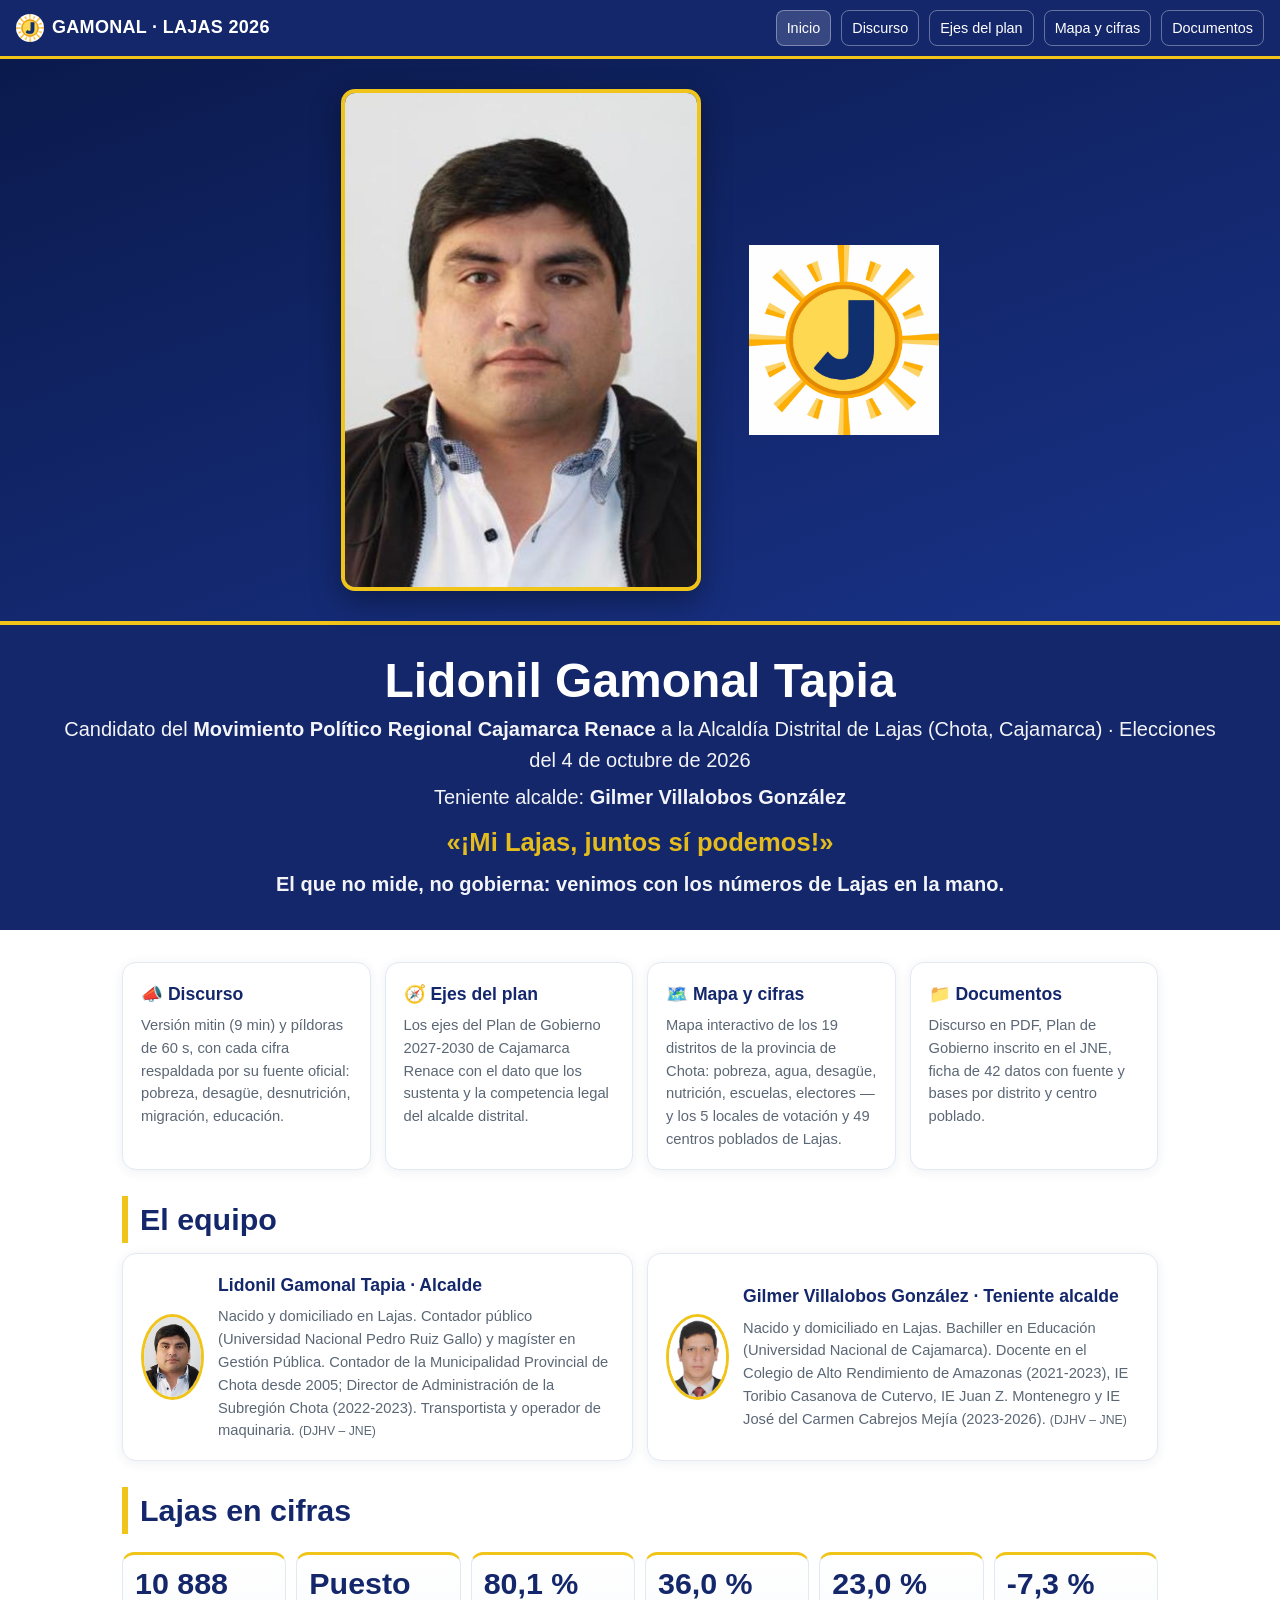
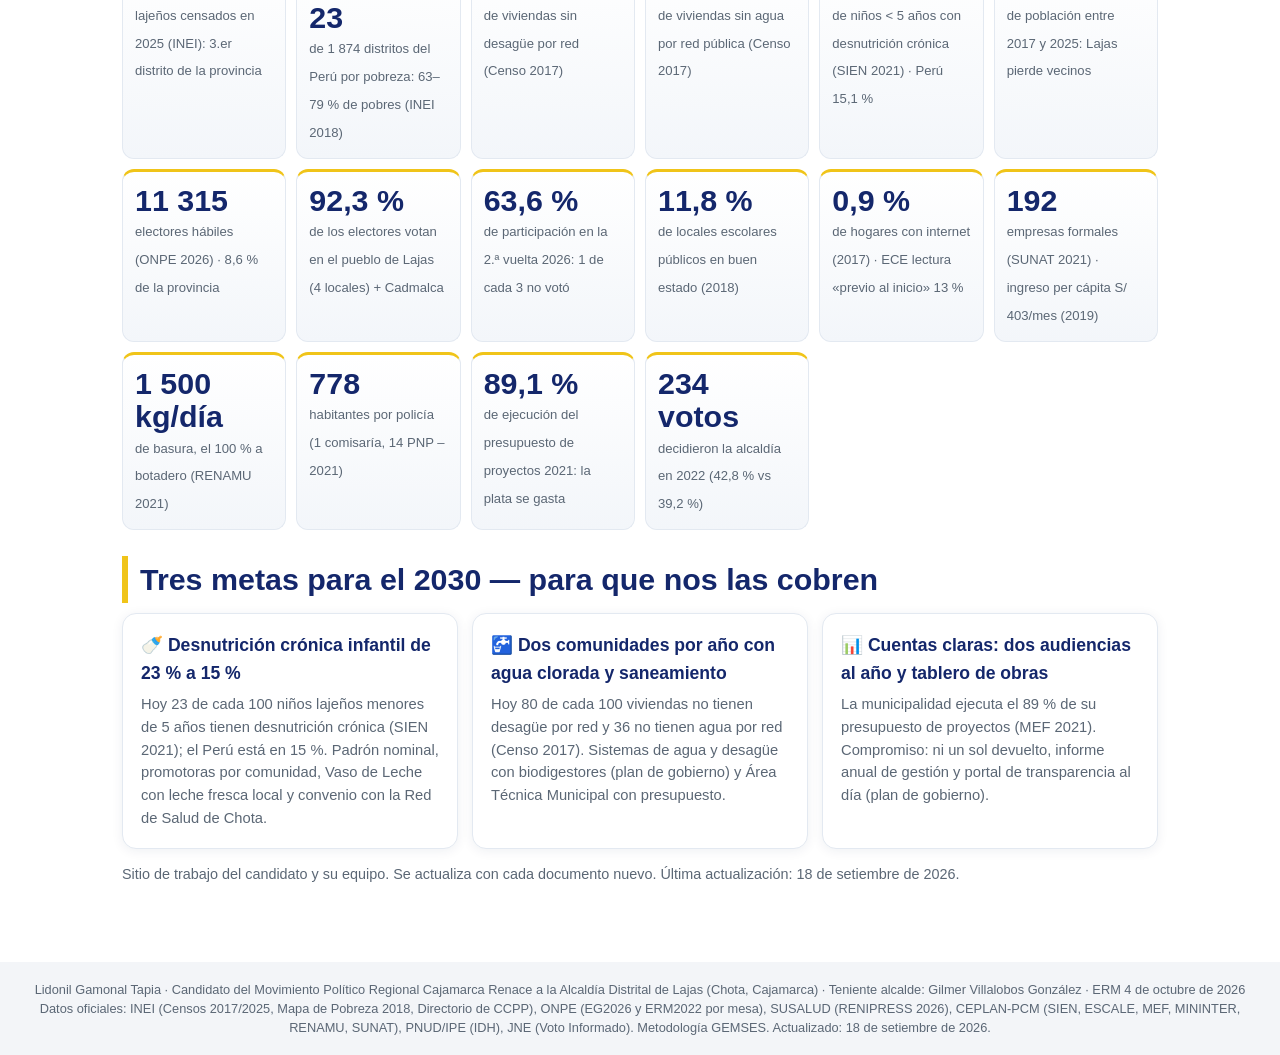
==== index.html @ 4d72d3f4 "Portal de campaña Lidonil Gamonal · Alcaldía de Lajas 2026: discurso, ejes, mapa de 19 distritos, do" ====
<!DOCTYPE html><html lang="es"><head><meta charset="utf-8"><meta name="viewport" content="width=device-width, initial-scale=1">
<title>Lidonil Gamonal Tapia · Alcaldía de Lajas (Chota) 2026</title><meta name="description" content="Portal de campaña con discurso, ejes del plan, mapa interactivo y documentos con datos oficiales de Lajas, Chota, Cajamarca."><link rel="stylesheet" href="assets/estilo.css?v=1"><link rel="icon" href="img/logo_cajamarca_renace.png">
<meta property="og:title" content="Lidonil Gamonal Tapia · Alcaldía de Lajas (Chota) 2026"><meta property="og:image" content="img/gamonal_portada.jpg"></head><body><nav class="nav"><a class="brand" href="index.html"><img src="img/logo_cajamarca_renace.png" alt="">GAMONAL · LAJAS 2026</a><a class="l on" href="index.html">Inicio</a><a class="l" href="discurso.html">Discurso</a><a class="l" href="ejes.html">Ejes del plan</a><a class="l" href="mapa.html">Mapa y cifras</a><a class="l" href="documentos.html">Documentos</a></nav><section class="hero"><div class="ph"><img class="foto" src="img/gamonal_portada.jpg" alt="Lidonil Gamonal Tapia"><img class="logo" src="img/logo_cajamarca_renace.png" alt="Cajamarca Renace"></div>
<div class="ov"><h1>Lidonil Gamonal Tapia</h1><p>Candidato del <b>Movimiento Político Regional Cajamarca Renace</b> a la Alcaldía Distrital de Lajas (Chota, Cajamarca) · Elecciones del 4 de octubre de 2026</p>
<p>Teniente alcalde: <b>Gilmer Villalobos González</b></p><p class="lema">«¡Mi Lajas, juntos sí podemos!»</p><p><b>El que no mide, no gobierna: venimos con los números de Lajas en la mano.</b></p></div></section>
<div class="wrap">
<div class="cards">
<a class="card" href="discurso.html"><h3>📣 Discurso</h3><p>Versión mitin (9 min) y píldoras de 60 s, con cada cifra respaldada por su fuente oficial: pobreza, desagüe, desnutrición, migración, educación.</p></a>
<a class="card" href="ejes.html"><h3>🧭 Ejes del plan</h3><p>Los ejes del Plan de Gobierno 2027-2030 de Cajamarca Renace con el dato que los sustenta y la competencia legal del alcalde distrital.</p></a>
<a class="card" href="mapa.html"><h3>🗺️ Mapa y cifras</h3><p>Mapa interactivo de los 19 distritos de la provincia de Chota: pobreza, agua, desagüe, nutrición, escuelas, electores — y los 5 locales de votación y 49 centros poblados de Lajas.</p></a>
<a class="card" href="documentos.html"><h3>📁 Documentos</h3><p>Discurso en PDF, Plan de Gobierno inscrito en el JNE, ficha de 42 datos con fuente y bases por distrito y centro poblado.</p></a>
</div>
<h2 class="sec">El equipo</h2>
<div class="equipo">
<div class="card"><img src="img/gamonal_portada.jpg" alt=""><div><h3>Lidonil Gamonal Tapia · Alcalde</h3><p>Nacido y domiciliado en Lajas. Contador público (Universidad Nacional Pedro Ruiz Gallo) y magíster en Gestión Pública. Contador de la Municipalidad Provincial de Chota desde 2005; Director de Administración de la Subregión Chota (2022-2023). Transportista y operador de maquinaria. <small>(DJHV – JNE)</small></p></div></div>
<div class="card"><img src="img/villalobos.jpg" alt=""><div><h3>Gilmer Villalobos González · Teniente alcalde</h3><p>Nacido y domiciliado en Lajas. Bachiller en Educación (Universidad Nacional de Cajamarca). Docente en el Colegio de Alto Rendimiento de Amazonas (2021-2023), IE Toribio Casanova de Cutervo, IE Juan Z. Montenegro y IE José del Carmen Cabrejos Mejía (2023-2026). <small>(DJHV – JNE)</small></p></div></div>
</div>
<h2 class="sec">Lajas en cifras</h2>
<div class="kpis"><div class="kpi"><b>10 888</b><small>lajeños censados en 2025 (INEI): 3.er distrito de la provincia</small></div><div class="kpi"><b>Puesto 23</b><small>de 1 874 distritos del Perú por pobreza: 63–79 % de pobres (INEI 2018)</small></div><div class="kpi"><b>80,1 %</b><small>de viviendas sin desagüe por red (Censo 2017)</small></div><div class="kpi"><b>36,0 %</b><small>de viviendas sin agua por red pública (Censo 2017)</small></div><div class="kpi"><b>23,0 %</b><small>de niños < 5 años con desnutrición crónica (SIEN 2021) · Perú 15,1 %</small></div><div class="kpi"><b>-7,3 %</b><small>de población entre 2017 y 2025: Lajas pierde vecinos</small></div><div class="kpi"><b>11 315</b><small>electores hábiles (ONPE 2026) · 8,6 % de la provincia</small></div><div class="kpi"><b>92,3 %</b><small>de los electores votan en el pueblo de Lajas (4 locales) + Cadmalca</small></div><div class="kpi"><b>63,6 %</b><small>de participación en la 2.ª vuelta 2026: 1 de cada 3 no votó</small></div><div class="kpi"><b>11,8 %</b><small>de locales escolares públicos en buen estado (2018)</small></div><div class="kpi"><b>0,9 %</b><small>de hogares con internet (2017) · ECE lectura «previo al inicio» 13 %</small></div><div class="kpi"><b>192</b><small>empresas formales (SUNAT 2021) · ingreso per cápita S/ 403/mes (2019)</small></div><div class="kpi"><b>1 500 kg/día</b><small>de basura, el 100 % a botadero (RENAMU 2021)</small></div><div class="kpi"><b>778</b><small>habitantes por policía (1 comisaría, 14 PNP – 2021)</small></div><div class="kpi"><b>89,1 %</b><small>de ejecución del presupuesto de proyectos 2021: la plata se gasta</small></div><div class="kpi"><b>234 votos</b><small>decidieron la alcaldía en 2022 (42,8 % vs 39,2 %)</small></div></div>
<h2 class="sec">Tres metas para el 2030 — para que nos las cobren</h2>
<div class="cards">
<div class="card"><h3>🍼 Desnutrición crónica infantil de 23 % a 15 %</h3><p>Hoy 23 de cada 100 niños lajeños menores de 5 años tienen desnutrición crónica (SIEN 2021); el Perú está en 15 %. Padrón nominal, promotoras por comunidad, Vaso de Leche con leche fresca local y convenio con la Red de Salud de Chota.</p></div>
<div class="card"><h3>🚰 Dos comunidades por año con agua clorada y saneamiento</h3><p>Hoy 80 de cada 100 viviendas no tienen desagüe por red y 36 no tienen agua por red (Censo 2017). Sistemas de agua y desagüe con biodigestores (plan de gobierno) y Área Técnica Municipal con presupuesto.</p></div>
<div class="card"><h3>📊 Cuentas claras: dos audiencias al año y tablero de obras</h3><p>La municipalidad ejecuta el 89 % de su presupuesto de proyectos (MEF 2021). Compromiso: ni un sol devuelto, informe anual de gestión y portal de transparencia al día (plan de gobierno).</p></div>
</div>
<p style="color:var(--muted);font-size:.9rem">Sitio de trabajo del candidato y su equipo. Se actualiza con cada documento nuevo. Última actualización: 18 de setiembre de 2026.</p>
</div>
<footer>Lidonil Gamonal Tapia · Candidato del Movimiento Político Regional Cajamarca Renace a la Alcaldía Distrital de Lajas (Chota, Cajamarca) · Teniente alcalde: Gilmer Villalobos González · ERM 4 de octubre de 2026<br>Datos oficiales: INEI (Censos 2017/2025, Mapa de Pobreza 2018, Directorio de CCPP), ONPE (EG2026 y ERM2022 por mesa), SUSALUD (RENIPRESS 2026), CEPLAN-PCM (SIEN, ESCALE, MEF, MININTER, RENAMU, SUNAT), PNUD/IPE (IDH), JNE (Voto Informado). Metodología GEMSES. Actualizado: 18 de setiembre de 2026.</footer></body></html>
---- assets/estilo.css ----
:root{--azul:#14276b;--azul2:#1d3a9a;--teal:#12a5a5;--oro:#f0c419;--rojo:#b3261e;--gris:#f3f5f8;--txt:#1b2430;--muted:#5b6775}
*{box-sizing:border-box}html{scroll-behavior:smooth}
body{margin:0;font-family:Segoe UI,Roboto,Helvetica,Arial,sans-serif;color:var(--txt);background:#fff;line-height:1.55;font-size:clamp(15px,1.05vw + 10px,18px)}
a{color:var(--azul2)}
.nav{position:sticky;top:0;z-index:20;background:var(--azul);color:#fff;display:flex;align-items:center;gap:10px;padding:10px 16px;flex-wrap:wrap;border-bottom:3px solid var(--oro)}
.nav .brand{font-weight:800;letter-spacing:.3px;flex:1;min-width:160px;text-decoration:none;color:#fff;display:flex;align-items:center;gap:8px}
.nav .brand img{height:28px;width:28px;border-radius:50%;background:#fff}
.nav a.l{color:#fff;text-decoration:none;padding:6px 10px;border-radius:8px;font-size:.9rem;border:1px solid rgba(255,255,255,.35)}
.nav a.l.on,.nav a.l:hover{background:rgba(255,255,255,.15)}
.hero{background:linear-gradient(160deg,#0b1a4d,var(--azul2));color:#fff}
.hero .ph{display:flex;align-items:center;justify-content:center;gap:clamp(12px,4vw,48px);padding:clamp(14px,3vw,30px);flex-wrap:wrap}
.hero img.foto{display:block;max-width:min(100%,360px);max-height:62vh;width:auto;height:auto;border-radius:14px;box-shadow:0 10px 30px rgba(0,0,0,.35);border:4px solid var(--oro)}
.hero img.logo{width:clamp(110px,16vw,190px);height:auto}
.hero .ov{background:var(--azul);padding:clamp(14px,3vw,30px) clamp(16px,5vw,60px);text-align:center;border-top:4px solid var(--oro)}
.hero h1{margin:0;font-size:clamp(1.6rem,4.5vw,3rem);line-height:1.1}
.hero p{margin:6px 0 0;font-size:clamp(.95rem,1.8vw,1.25rem);opacity:.95}
.hero .lema{color:var(--oro);font-weight:800;font-size:clamp(1.1rem,2.4vw,1.6rem);margin-top:10px}
.wrap{max-width:1100px;margin:0 auto;padding:clamp(14px,3vw,32px)}
.cards{display:grid;grid-template-columns:repeat(auto-fit,minmax(230px,1fr));gap:14px}
.card{background:#fff;border:1px solid #e3e9f1;border-radius:14px;padding:18px;box-shadow:0 2px 12px rgba(10,46,92,.07);text-decoration:none;color:var(--txt);display:block;transition:transform .15s}
.card:hover{transform:translateY(-2px)}
.card h3{margin:0 0 6px;color:var(--azul);font-size:1.1rem}
.card p{margin:0;color:var(--muted);font-size:.92rem}
.kpis{display:grid;grid-template-columns:repeat(auto-fit,minmax(150px,1fr));gap:10px;margin:18px 0}
.kpi{background:linear-gradient(180deg,#fff,#f3f6fa);border:1px solid #e3e9f1;border-radius:12px;padding:12px;border-top:3px solid var(--oro)}
.kpi b{display:block;font-size:clamp(1.3rem,3vw,1.9rem);color:var(--azul);line-height:1.1}
.kpi small{color:var(--muted);font-size:.82rem}
h2.sec{color:var(--azul);font-size:clamp(1.3rem,2.6vw,1.9rem);margin:26px 0 10px;border-left:6px solid var(--oro);padding-left:12px}
.doc p{text-align:justify;margin:0 0 .9em}
.doc h2{color:var(--azul);margin-top:1.6em}
.doc h3{color:var(--azul2);font-size:1rem;margin:1.2em 0 .3em}
.doc blockquote{margin:0 0 1em;padding:8px 14px;border-left:4px solid var(--oro);background:var(--gris);color:var(--muted);font-size:.9rem}
.doc ol{padding-left:1.2em}.doc ol li{margin-bottom:.45em}
.doc .notes{font-size:.85rem;color:var(--muted)}
.btns{display:flex;gap:10px;flex-wrap:wrap;margin:10px 0 18px}
.btn{display:inline-block;background:var(--azul2);color:#fff;text-decoration:none;padding:9px 14px;border-radius:10px;font-weight:600;font-size:.92rem}
.btn.o{background:#fff;color:var(--azul2);border:2px solid var(--azul2)}
.btn.g{background:var(--oro);color:#1b2430}
footer{background:var(--gris);color:var(--muted);font-size:.8rem;padding:18px;text-align:center;margin-top:30px;line-height:1.5}
table.t{width:100%;border-collapse:collapse;font-size:.88rem}
table.t th,table.t td{padding:7px 8px;border-bottom:1px solid #e6eaf0;text-align:left;vertical-align:top}
table.t th{background:#f0f4f9;color:var(--azul)}
.tablewrap{overflow-x:auto;-webkit-overflow-scrolling:touch}
.eje{scroll-margin-top:70px;border-radius:16px;padding:clamp(16px,3vw,30px);margin:14px 0;color:#fff;background:linear-gradient(135deg,var(--azul),var(--azul2));box-shadow:0 6px 22px rgba(10,46,92,.18)}
.eje.alt{background:linear-gradient(135deg,#23272e,#3f4652)}
.eje.nuevo{background:linear-gradient(135deg,#8a6a00,var(--oro));color:#1b2430}
.eje .n{font-size:.85rem;opacity:.85;letter-spacing:2px;text-transform:uppercase}
.eje h2{margin:4px 0 10px;font-size:clamp(1.25rem,3vw,1.9rem);line-height:1.15}
.eje .grid{display:grid;grid-template-columns:repeat(auto-fit,minmax(240px,1fr));gap:12px}
.eje .box{background:rgba(255,255,255,.14);border-radius:12px;padding:12px}
.eje.nuevo .box{background:rgba(255,255,255,.55)}
.eje .box b{display:block;font-size:.8rem;text-transform:uppercase;letter-spacing:1px;opacity:.85;margin-bottom:4px}
.eje .dato{font-size:clamp(1.1rem,2.4vw,1.5rem);font-weight:800;line-height:1.2}
.eje small{opacity:.85}
.toc{display:flex;gap:6px;flex-wrap:wrap;margin:8px 0 16px}
.toc a{font-size:.82rem;text-decoration:none;background:var(--gris);color:var(--azul);padding:5px 9px;border-radius:999px;border:1px solid #e3e9f1}
.equipo{display:grid;grid-template-columns:repeat(auto-fit,minmax(260px,1fr));gap:14px}
.equipo .card{display:flex;gap:14px;align-items:center}
.equipo img{width:86px;height:86px;object-fit:cover;object-position:top;border-radius:50%;border:3px solid var(--oro)}
@media print{.nav,.btns{display:none}.eje{box-shadow:none;page-break-inside:avoid;-webkit-print-color-adjust:exact;print-color-adjust:exact}}
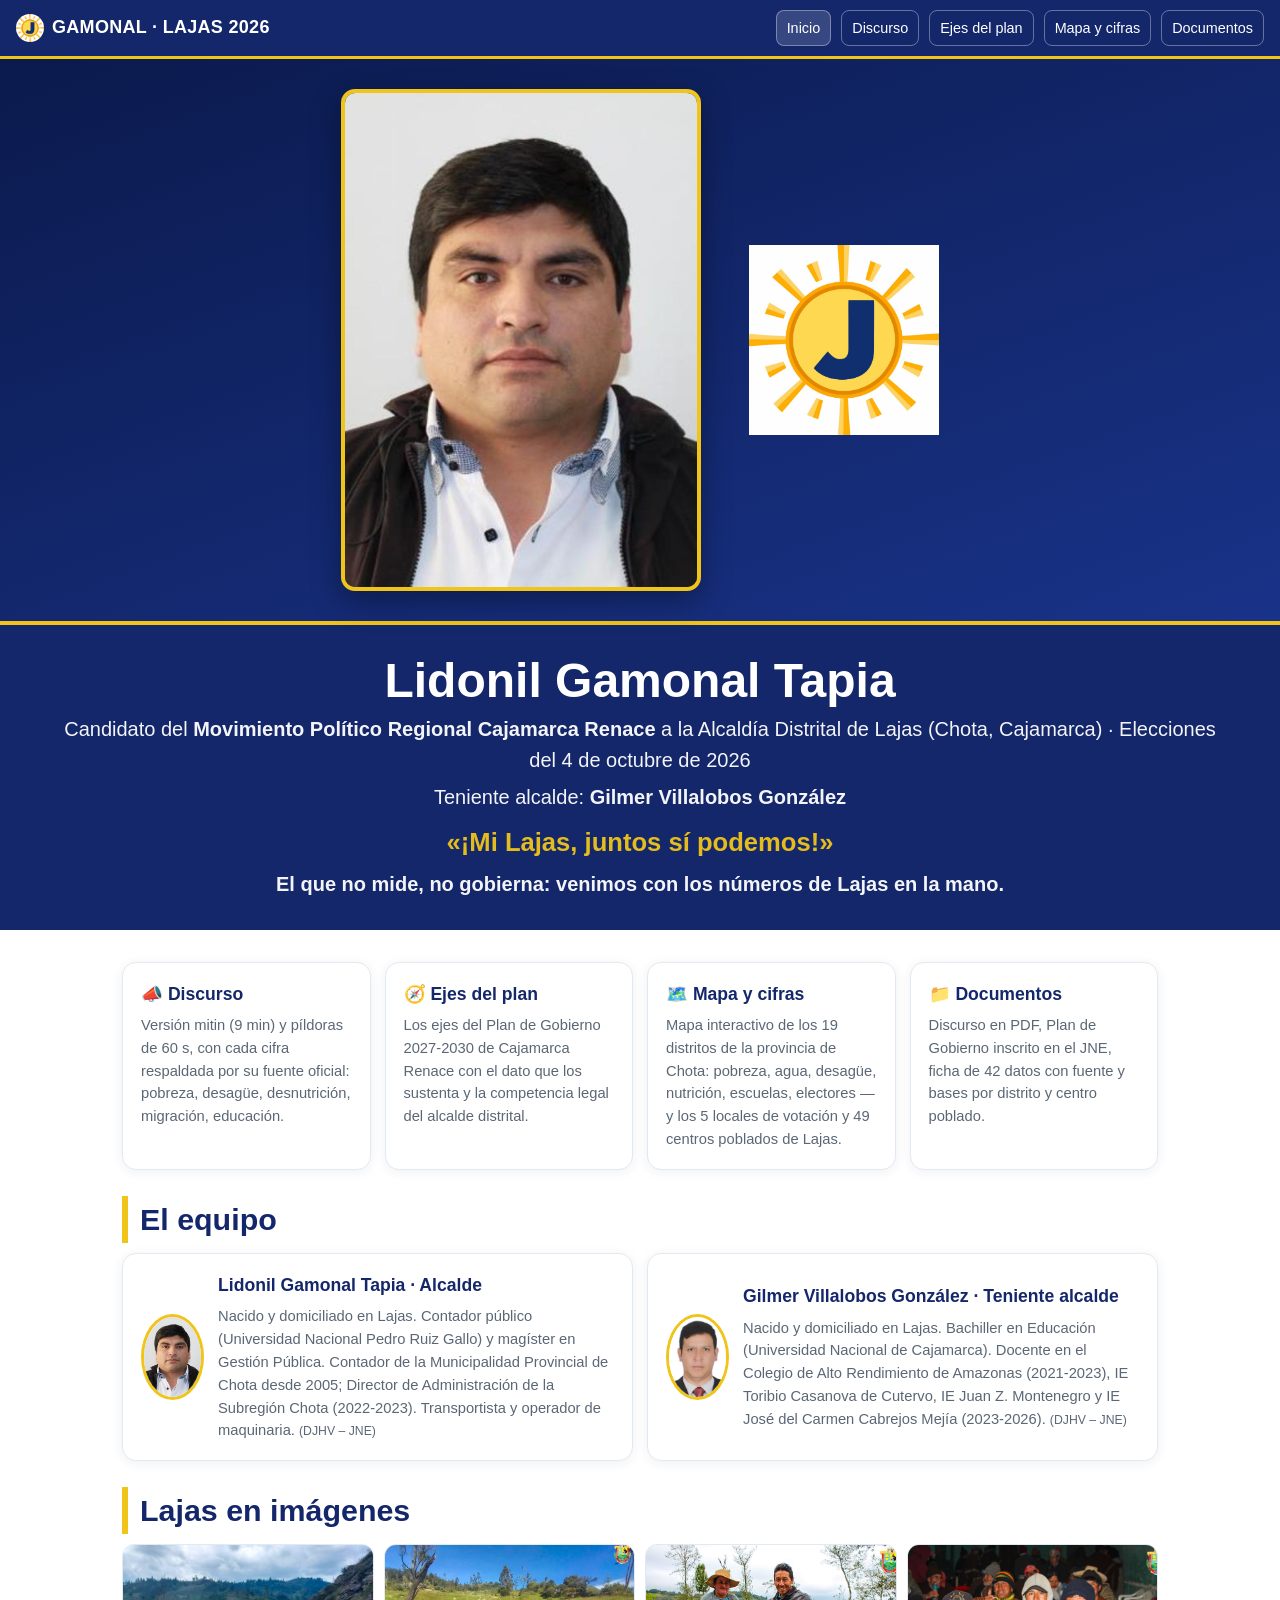
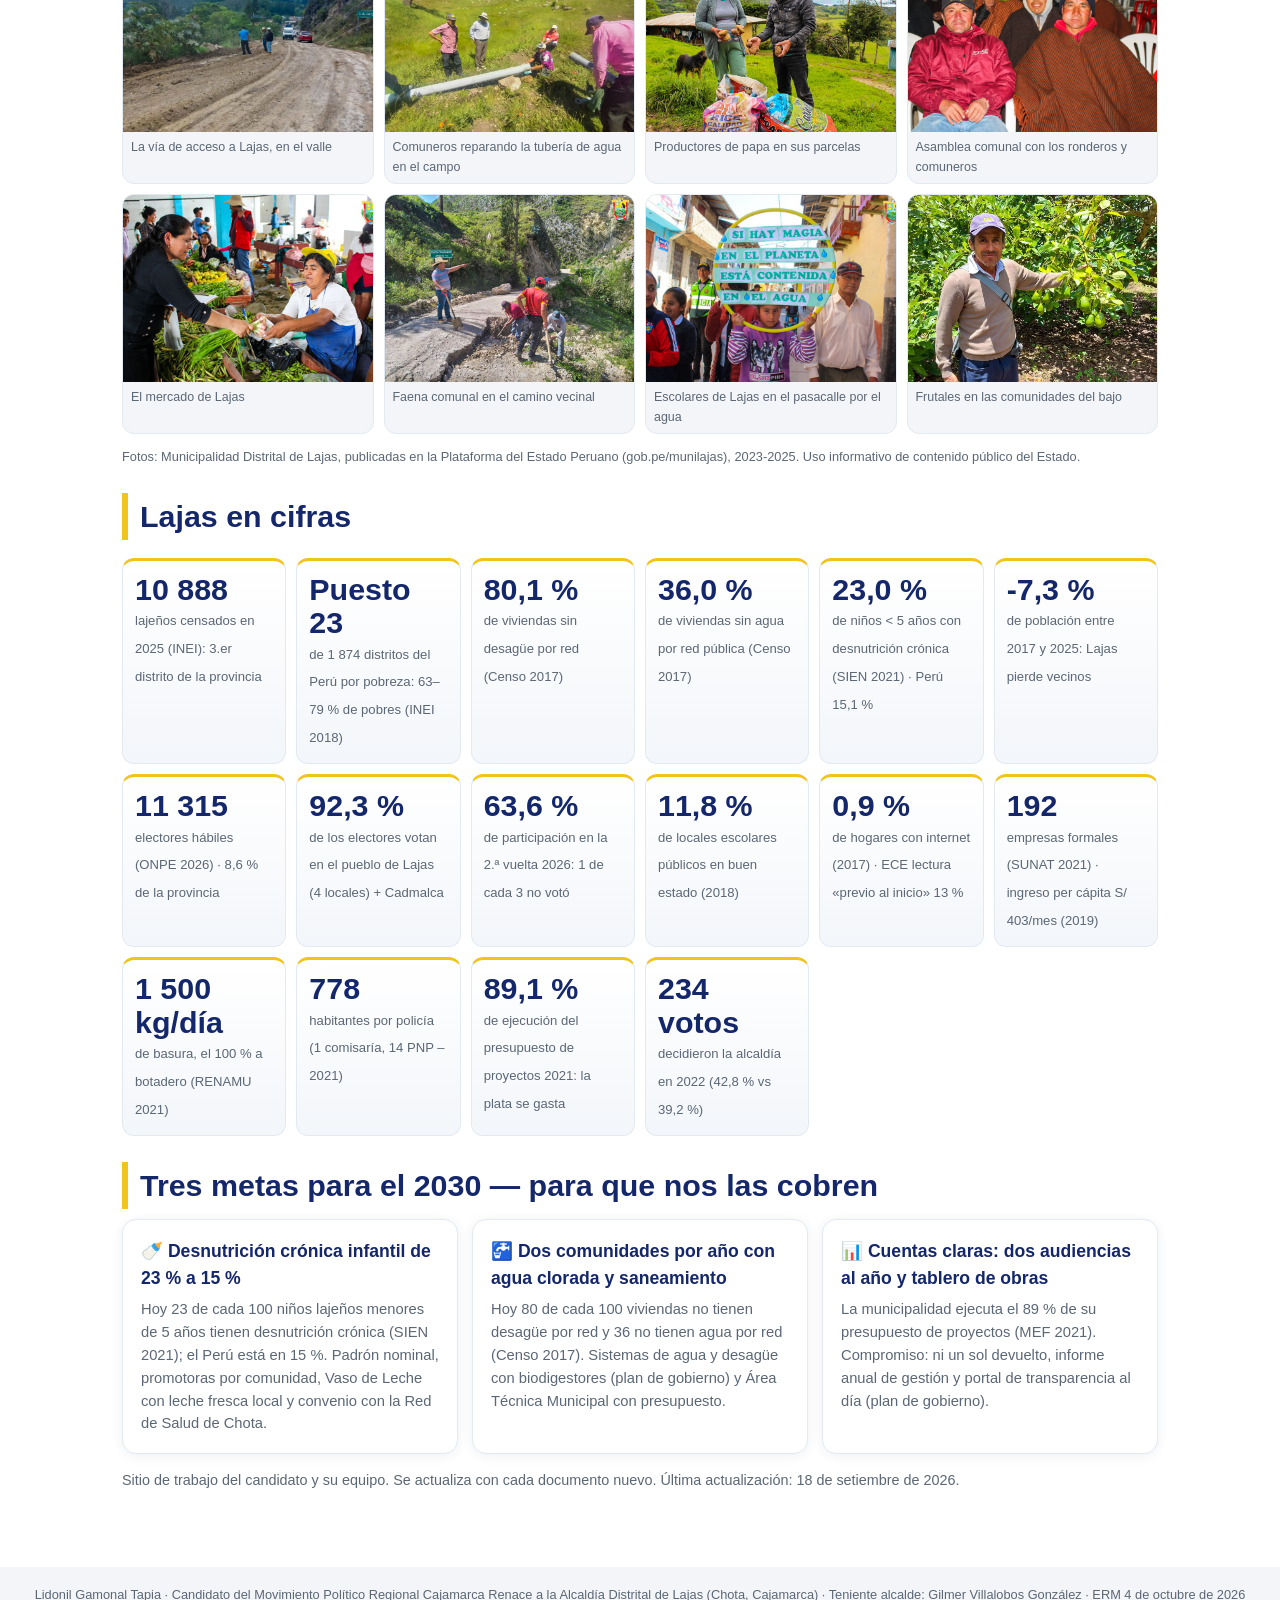
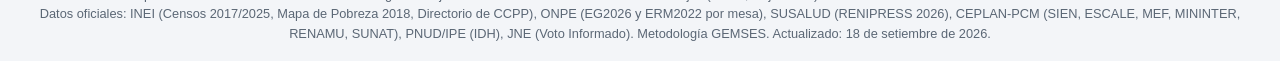
==== commit 9011422d: "Fotos reales de Lajas (Municipalidad Distrital, gob.pe) en videos y galería del portal" ====
--- a/index.html
+++ b/index.html
@@ -1,5 +1,5 @@
 <!DOCTYPE html><html lang="es"><head><meta charset="utf-8"><meta name="viewport" content="width=device-width, initial-scale=1">
-<title>Lidonil Gamonal Tapia · Alcaldía de Lajas (Chota) 2026</title><meta name="description" content="Portal de campaña con discurso, ejes del plan, mapa interactivo y documentos con datos oficiales de Lajas, Chota, Cajamarca."><link rel="stylesheet" href="assets/estilo.css?v=1"><link rel="icon" href="img/logo_cajamarca_renace.png">
+<title>Lidonil Gamonal Tapia · Alcaldía de Lajas (Chota) 2026</title><meta name="description" content="Portal de campaña con discurso, ejes del plan, mapa interactivo y documentos con datos oficiales de Lajas, Chota, Cajamarca."><link rel="stylesheet" href="assets/estilo.css?v=3"><link rel="icon" href="img/logo_cajamarca_renace.png">
 <meta property="og:title" content="Lidonil Gamonal Tapia · Alcaldía de Lajas (Chota) 2026"><meta property="og:image" content="img/gamonal_portada.jpg"></head><body><nav class="nav"><a class="brand" href="index.html"><img src="img/logo_cajamarca_renace.png" alt="">GAMONAL · LAJAS 2026</a><a class="l on" href="index.html">Inicio</a><a class="l" href="discurso.html">Discurso</a><a class="l" href="ejes.html">Ejes del plan</a><a class="l" href="mapa.html">Mapa y cifras</a><a class="l" href="documentos.html">Documentos</a></nav><section class="hero"><div class="ph"><img class="foto" src="img/gamonal_portada.jpg" alt="Lidonil Gamonal Tapia"><img class="logo" src="img/logo_cajamarca_renace.png" alt="Cajamarca Renace"></div>
 <div class="ov"><h1>Lidonil Gamonal Tapia</h1><p>Candidato del <b>Movimiento Político Regional Cajamarca Renace</b> a la Alcaldía Distrital de Lajas (Chota, Cajamarca) · Elecciones del 4 de octubre de 2026</p>
 <p>Teniente alcalde: <b>Gilmer Villalobos González</b></p><p class="lema">«¡Mi Lajas, juntos sí podemos!»</p><p><b>El que no mide, no gobierna: venimos con los números de Lajas en la mano.</b></p></div></section>
@@ -15,6 +15,9 @@
 <div class="card"><img src="img/gamonal_portada.jpg" alt=""><div><h3>Lidonil Gamonal Tapia · Alcalde</h3><p>Nacido y domiciliado en Lajas. Contador público (Universidad Nacional Pedro Ruiz Gallo) y magíster en Gestión Pública. Contador de la Municipalidad Provincial de Chota desde 2005; Director de Administración de la Subregión Chota (2022-2023). Transportista y operador de maquinaria. <small>(DJHV – JNE)</small></p></div></div>
 <div class="card"><img src="img/villalobos.jpg" alt=""><div><h3>Gilmer Villalobos González · Teniente alcalde</h3><p>Nacido y domiciliado en Lajas. Bachiller en Educación (Universidad Nacional de Cajamarca). Docente en el Colegio de Alto Rendimiento de Amazonas (2021-2023), IE Toribio Casanova de Cutervo, IE Juan Z. Montenegro y IE José del Carmen Cabrejos Mejía (2023-2026). <small>(DJHV – JNE)</small></p></div></div>
 </div>
+<h2 class="sec">Lajas en imágenes</h2>
+<div class="galeria"><figure><img src="img/lajas/valle_via_lajas.jpg" loading="lazy" alt="La vía de acceso a Lajas, en el valle"><figcaption>La vía de acceso a Lajas, en el valle</figcaption></figure><figure><img src="img/lajas/agua_tuberia_campo.jpg" loading="lazy" alt="Comuneros reparando la tubería de agua en el campo"><figcaption>Comuneros reparando la tubería de agua en el campo</figcaption></figure><figure><img src="img/lajas/papa_agricultores.jpg" loading="lazy" alt="Productores de papa en sus parcelas"><figcaption>Productores de papa en sus parcelas</figcaption></figure><figure><img src="img/lajas/comuneros_ponchos.jpg" loading="lazy" alt="Asamblea comunal con los ronderos y comuneros"><figcaption>Asamblea comunal con los ronderos y comuneros</figcaption></figure><figure><img src="img/lajas/mercado_lajas.jpg" loading="lazy" alt="El mercado de Lajas"><figcaption>El mercado de Lajas</figcaption></figure><figure><img src="img/lajas/comuneros_camino.jpg" loading="lazy" alt="Faena comunal en el camino vecinal"><figcaption>Faena comunal en el camino vecinal</figcaption></figure><figure><img src="img/lajas/ninos_agua_pasacalle.jpg" loading="lazy" alt="Escolares de Lajas en el pasacalle por el agua"><figcaption>Escolares de Lajas en el pasacalle por el agua</figcaption></figure><figure><img src="img/lajas/frutales.jpg" loading="lazy" alt="Frutales en las comunidades del bajo"><figcaption>Frutales en las comunidades del bajo</figcaption></figure></div>
+<p style="color:var(--muted);font-size:.8rem">Fotos: Municipalidad Distrital de Lajas, publicadas en la Plataforma del Estado Peruano (gob.pe/munilajas), 2023-2025. Uso informativo de contenido público del Estado.</p>
 <h2 class="sec">Lajas en cifras</h2>
 <div class="kpis"><div class="kpi"><b>10 888</b><small>lajeños censados en 2025 (INEI): 3.er distrito de la provincia</small></div><div class="kpi"><b>Puesto 23</b><small>de 1 874 distritos del Perú por pobreza: 63–79 % de pobres (INEI 2018)</small></div><div class="kpi"><b>80,1 %</b><small>de viviendas sin desagüe por red (Censo 2017)</small></div><div class="kpi"><b>36,0 %</b><small>de viviendas sin agua por red pública (Censo 2017)</small></div><div class="kpi"><b>23,0 %</b><small>de niños < 5 años con desnutrición crónica (SIEN 2021) · Perú 15,1 %</small></div><div class="kpi"><b>-7,3 %</b><small>de población entre 2017 y 2025: Lajas pierde vecinos</small></div><div class="kpi"><b>11 315</b><small>electores hábiles (ONPE 2026) · 8,6 % de la provincia</small></div><div class="kpi"><b>92,3 %</b><small>de los electores votan en el pueblo de Lajas (4 locales) + Cadmalca</small></div><div class="kpi"><b>63,6 %</b><small>de participación en la 2.ª vuelta 2026: 1 de cada 3 no votó</small></div><div class="kpi"><b>11,8 %</b><small>de locales escolares públicos en buen estado (2018)</small></div><div class="kpi"><b>0,9 %</b><small>de hogares con internet (2017) · ECE lectura «previo al inicio» 13 %</small></div><div class="kpi"><b>192</b><small>empresas formales (SUNAT 2021) · ingreso per cápita S/ 403/mes (2019)</small></div><div class="kpi"><b>1 500 kg/día</b><small>de basura, el 100 % a botadero (RENAMU 2021)</small></div><div class="kpi"><b>778</b><small>habitantes por policía (1 comisaría, 14 PNP – 2021)</small></div><div class="kpi"><b>89,1 %</b><small>de ejecución del presupuesto de proyectos 2021: la plata se gasta</small></div><div class="kpi"><b>234 votos</b><small>decidieron la alcaldía en 2022 (42,8 % vs 39,2 %)</small></div></div>
 <h2 class="sec">Tres metas para el 2030 — para que nos las cobren</h2>
--- a/assets/estilo.css
+++ b/assets/estilo.css
@@ -58,4 +58,8 @@
 .equipo{display:grid;grid-template-columns:repeat(auto-fit,minmax(260px,1fr));gap:14px}
 .equipo .card{display:flex;gap:14px;align-items:center}
 .equipo img{width:86px;height:86px;object-fit:cover;object-position:top;border-radius:50%;border:3px solid var(--oro)}
+.galeria{display:grid;grid-template-columns:repeat(auto-fill,minmax(230px,1fr));gap:10px}
+.galeria figure{margin:0;border-radius:12px;overflow:hidden;background:var(--gris);border:1px solid #e3e9f1}
+.galeria img{width:100%;aspect-ratio:4/3;object-fit:cover;display:block}
+.galeria figcaption{font-size:.78rem;color:var(--muted);padding:6px 8px}
 @media print{.nav,.btns{display:none}.eje{box-shadow:none;page-break-inside:avoid;-webkit-print-color-adjust:exact;print-color-adjust:exact}}
